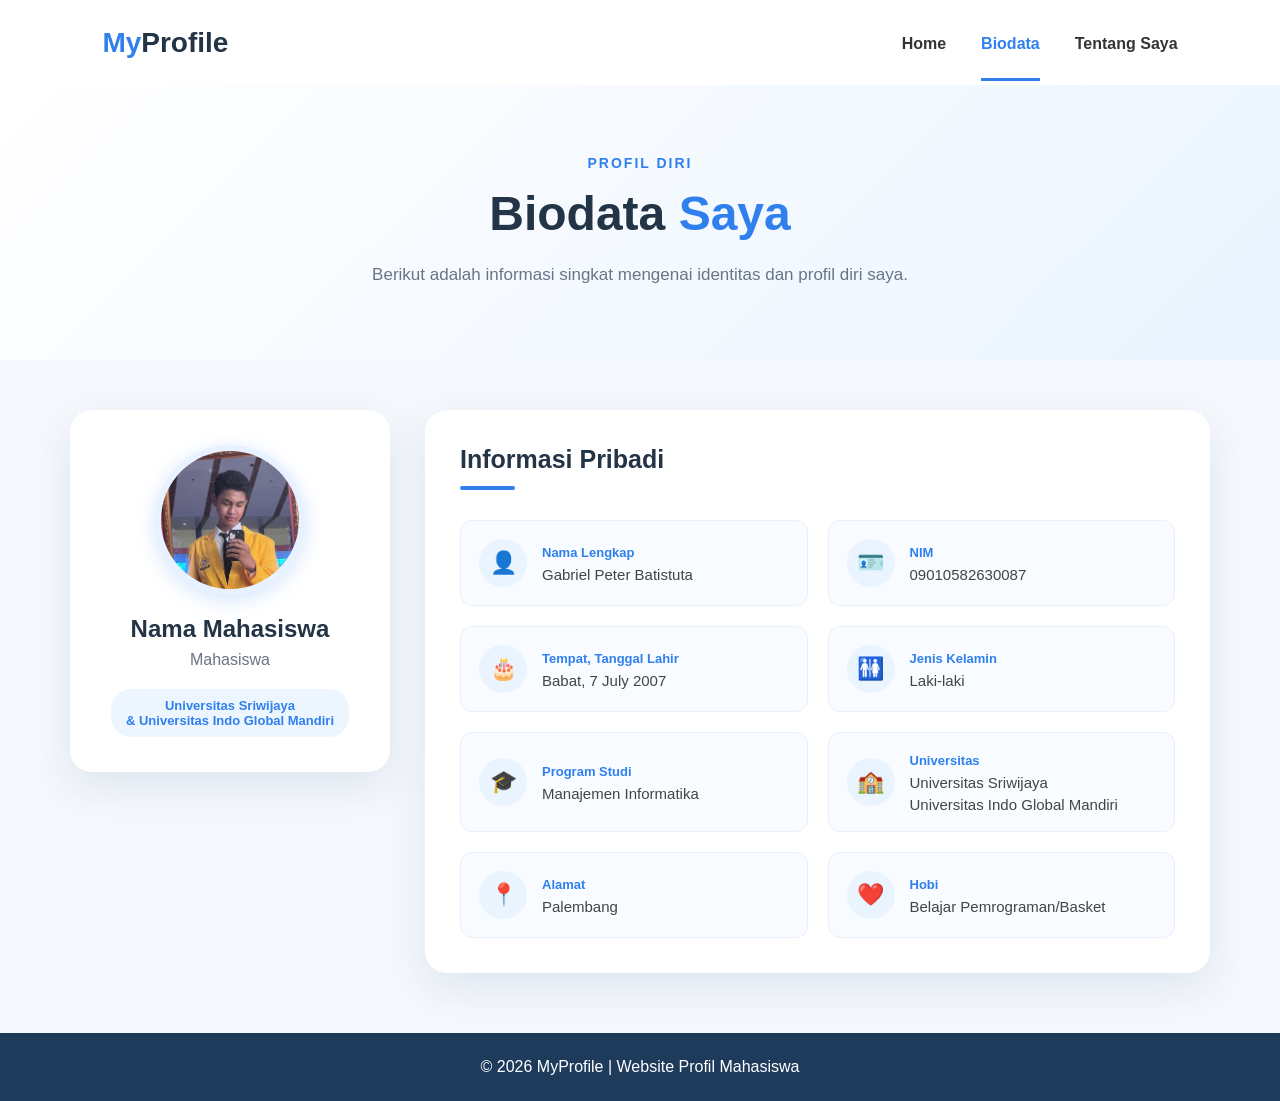
==== biodata.html @ 7eca73e7 "Add files via upload" ====
<!DOCTYPE html>
<html lang="id">
<head>
    <meta charset="UTF-8">
    <meta name="viewport" content="width=device-width, initial-scale=1.0">

    <title>Biodata | MyProfile</title>

    <link rel="stylesheet" href="biodata.css">
</head>

<body>

    <header>
        <h2 class="logo">
            <span>My</span>Profile
        </h2>

        <nav>
            <a href="index.html">Home</a>
            <a href="biodata.html" class="aktif">Biodata</a>
            <a href="tentang.html">Tentang Saya</a>
        </nav>
    </header>


    <main>

        <section class="hero-biodata">

            <div class="judul">

                <p class="subjudul">
                    PROFIL DIRI
                </p>

                <h1>
                    Biodata
                    <span>Saya</span>
                </h1>

                <p class="deskripsi">
                    Berikut adalah informasi singkat mengenai
                    identitas dan profil diri saya.
                </p>

            </div>

        </section>


        <section class="biodata-section">

            <div class="profile-card">

                <div class="foto-profile">
                    <img src="Images/profil.jpeg" alt="Foto Profil">
                </div>

                <h2>Nama Mahasiswa</h2>

                <p>Mahasiswa</p>

                <div class="status">
                    Universitas Sriwijaya<br> &
                    Universitas Indo Global Mandiri
                </div>

            </div>


            <div class="biodata-card">

                <h2>Informasi Pribadi</h2>

                <div class="garis"></div>


                <div class="data">

                    <div class="data-item">

                        <div class="data-icon">
                            👤
                        </div>

                        <div class="data-text">
                            <span>Nama Lengkap</span>
                            <p>Gabriel Peter Batistuta</p>
                        </div>

                    </div>


                    <div class="data-item">

                        <div class="data-icon">
                            🪪
                        </div>

                        <div class="data-text">
                            <span>NIM</span>
                            <p>09010582630087</p>
                        </div>

                    </div>


                    <div class="data-item">

                        <div class="data-icon">
                            🎂
                        </div>

                        <div class="data-text">
                            <span>Tempat, Tanggal Lahir</span>
                            <p>Babat, 7 July 2007</p>
                        </div>

                    </div>


                    <div class="data-item">

                        <div class="data-icon">
                            🚻
                        </div>

                        <div class="data-text">
                            <span>Jenis Kelamin</span>
                            <p>Laki-laki </p>
                        </div>

                    </div>


                    <div class="data-item">

                        <div class="data-icon">
                            🎓
                        </div>

                        <div class="data-text">
                            <span>Program Studi</span>
                            <p>Manajemen Informatika</p>
                        </div>

                    </div>


                    <div class="data-item">

                        <div class="data-icon">
                            🏫
                        </div>

                        <div class="data-text">
                            <span>Universitas</span>
                            <p>Universitas Sriwijaya</p>
                            <p>Universitas Indo Global Mandiri</p>
                        </div>

                    </div>


                    <div class="data-item">

                        <div class="data-icon">
                            📍
                        </div>

                        <div class="data-text">
                            <span>Alamat</span>
                            <p>Palembang</p>
                        </div>

                    </div>


                    <div class="data-item">

                        <div class="data-icon">
                            ❤️
                        </div>

                        <div class="data-text">
                            <span>Hobi</span>
                            <p>Belajar Pemrograman/Basket</p>
                        </div>

                    </div>

                </div>

            </div>

        </section>

    </main>


    <footer>
        <p>
            &copy; 2026 MyProfile | Website Profil Mahasiswa
        </p>
    </footer>

</body>
</html>
---- biodata.css ----
* {
    margin: 0;
    padding: 0;
    box-sizing: border-box;
}

body {
    font-family: Arial, sans-serif;

    background-color: #f5f8fc;

    color: #243447;
}


/* ================= HEADER ================= */

header {
    height: 85px;

    background-color: white;

    display: flex;

    justify-content: space-between;

    align-items: center;

    padding: 0 8%;

    box-shadow: 0 2px 10px rgba(0, 0, 0, 0.05);
}

.logo {
    font-size: 28px;

    font-weight: bold;

    color: #243447;
}

.logo span {
    color: #2f80ed;
}

nav {
    display: flex;

    gap: 35px;
}

nav a {
    color: #333;

    text-decoration: none;

    font-size: 16px;

    font-weight: bold;

    padding: 30px 0 25px;

    transition: 0.3s;
}

nav a:hover {
    color: #2f80ed;
}

nav .aktif {
    color: #2f80ed;

    border-bottom: 3px solid #2f80ed;
}


/* ================= HERO BIODATA ================= */

.hero-biodata {
    padding: 70px 10%;

    text-align: center;

    background:
        linear-gradient(
            135deg,
            #ffffff,
            #eaf4ff
        );
}

.judul {
    max-width: 700px;

    margin: auto;
}

.subjudul {
    color: #2f80ed;

    font-size: 14px;

    font-weight: bold;

    letter-spacing: 2px;

    margin-bottom: 15px;
}

.judul h1 {
    font-size: 48px;

    color: #243447;

    margin-bottom: 20px;
}

.judul h1 span {
    color: #2f80ed;
}

.deskripsi {
    color: #697586;

    font-size: 17px;

    line-height: 1.7;
}


/* ================= BIODATA SECTION ================= */

.biodata-section {
    max-width: 1200px;

    margin: 50px auto;

    padding: 0 30px;

    display: grid;

    grid-template-columns: 320px 1fr;

    gap: 35px;

    align-items: start;
}


/* ================= PROFILE CARD ================= */

.profile-card {
    background-color: white;

    border-radius: 22px;

    padding: 35px 25px;

    text-align: center;

    box-shadow:
        0 15px 40px rgba(65, 105, 150, 0.12);

    transition: 0.3s;
}

.profile-card:hover {
    transform: translateY(-5px);
}


/* ================= FOTO ================= */

.foto-profile {
    width: 150px;

    height: 150px;

    margin: 0 auto 20px;

    padding: 6px;

    background-color: #e7f1ff;

    border-radius: 50%;

    overflow: hidden;

    box-shadow:
        0 5px 20px rgba(47, 128, 237, 0.2);
}

.foto-profile img {
    width: 100%;

    height: 100%;

    display: block;

    object-fit: cover;

    object-position: center;

    border-radius: 50%;
}

.profile-card h2 {
    color: #243447;

    font-size: 24px;

    margin-bottom: 8px;
}

.profile-card p {
    color: #697586;

    margin-bottom: 20px;
}

.status {
    display: inline-block;

    background-color: #edf5ff;

    color: #2f80ed;

    padding: 9px 15px;

    border-radius: 20px;

    font-size: 13px;

    font-weight: bold;
}


/* ================= BIODATA CARD ================= */

.biodata-card {
    background-color: white;

    border-radius: 22px;

    padding: 35px;

    box-shadow:
        0 15px 40px rgba(65, 105, 150, 0.12);
}

.biodata-card h2 {
    color: #243447;

    font-size: 25px;
}

.garis {
    width: 55px;

    height: 4px;

    background-color: #2f80ed;

    border-radius: 20px;

    margin: 12px 0 30px;
}


/* ================= DATA ================= */

.data {
    display: grid;

    grid-template-columns:
        repeat(2, 1fr);

    gap: 20px;
}

.data-item {
    background-color: #f8fbff;

    border: 1px solid #e8f0f8;

    border-radius: 12px;

    padding: 18px;

    display: flex;

    align-items: center;

    gap: 15px;

    transition: 0.3s;
}

.data-item:hover {
    border-color: #bcdcff;

    transform: translateY(-3px);

    box-shadow:
        0 7px 18px rgba(47, 128, 237, 0.08);
}

.data-icon {
    min-width: 48px;

    height: 48px;

    display: flex;

    justify-content: center;

    align-items: center;

    background-color: #eaf4ff;

    border-radius: 50%;

    font-size: 22px;
}

.data-text span {
    color: #2f80ed;

    font-size: 13px;

    font-weight: bold;
}

.data-text p {
    color: #444;

    font-size: 15px;

    margin-top: 5px;
}


/* ================= FOOTER ================= */

footer {
    background-color: #1f3b5c;

    color: white;

    text-align: center;

    padding: 25px;

    margin-top: 60px;
}


/* ================= RESPONSIVE ================= */

@media (max-width: 900px) {

    header {
        height: auto;

        flex-direction: column;

        padding: 20px;
    }

    nav {
        margin-top: 15px;
    }

    nav a {
        padding: 10px 0;
    }


    .judul h1 {
        font-size: 40px;
    }


    .biodata-section {
        grid-template-columns: 1fr;
    }

    .profile-card {
        max-width: 400px;

        width: 100%;

        margin: auto;
    }

    .data {
        grid-template-columns: 1fr;
    }
}


@media (max-width: 500px) {

    nav {
        gap: 15px;
    }

    nav a {
        font-size: 14px;
    }


    .hero-biodata {
        padding: 50px 20px;
    }

    .judul h1 {
        font-size: 34px;
    }


    .biodata-section {
        padding: 0 20px;
    }

    .biodata-card {
        padding: 25px 20px;
    }
}
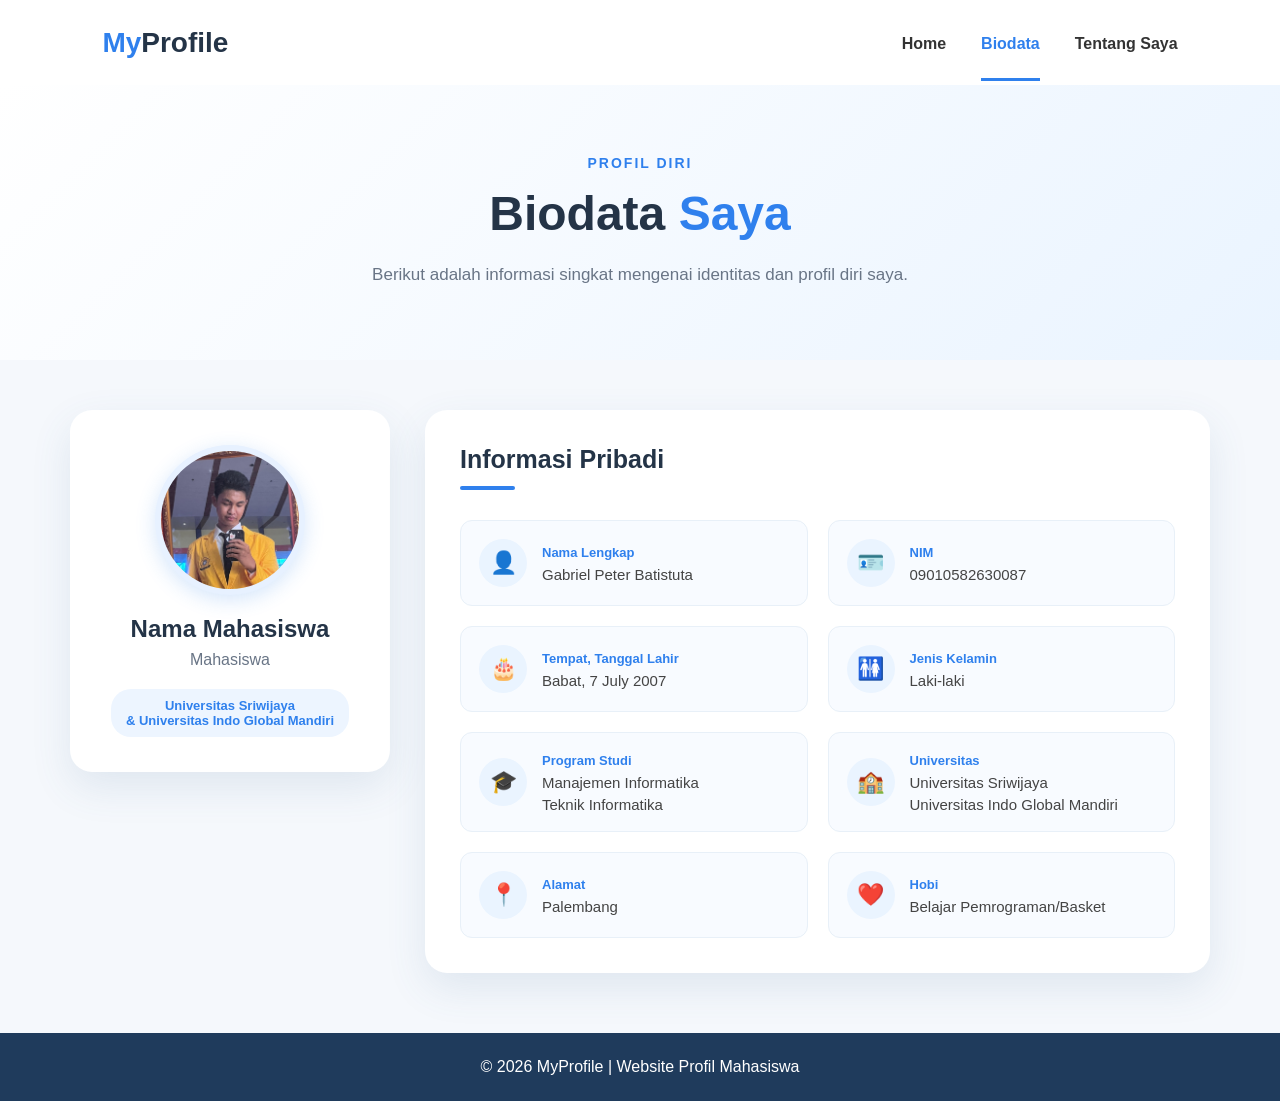
==== commit b5a07005: "Add files via upload" ====
--- a/biodata.html
+++ b/biodata.html
@@ -143,6 +143,7 @@
                         <div class="data-text">
                             <span>Program Studi</span>
                             <p>Manajemen Informatika</p>
+                            <p>Teknik Informatika</p>
                         </div>
 
                     </div>
--- a/biodata.css
+++ b/biodata.css
@@ -426,4 +426,114 @@
     .biodata-card {
         padding: 25px 20px;
     }
+}
+
+/* Mobile */
+
+@media (max-width: 900px) {
+
+    header {
+        height: auto;
+        flex-direction: column;
+        padding: 20px;
+        gap: 15px;
+    }
+
+    nav {
+        gap: 20px;
+        flex-wrap: wrap;
+        justify-content: center;
+    }
+
+    nav a {
+        padding: 10px 0;
+        font-size: 15px;
+    }
+
+    .hero-biodata {
+        padding: 55px 25px;
+    }
+
+    .judul h1 {
+        font-size: 40px;
+    }
+
+    .biodata-section {
+        grid-template-columns: 1fr;
+        padding: 0 25px;
+    }
+
+    .profile-card {
+        width: 100%;
+        max-width: 400px;
+        margin: auto;
+    }
+
+    .data {
+        grid-template-columns: 1fr;
+    }
+}
+
+@media (max-width: 500px) {
+
+    header {
+        padding: 18px 15px;
+    }
+
+    .logo {
+        font-size: 24px;
+    }
+
+    nav {
+        gap: 14px;
+    }
+
+    nav a {
+        font-size: 13px;
+    }
+
+    .hero-biodata {
+        padding: 45px 18px;
+    }
+
+    .judul h1 {
+        font-size: 34px;
+    }
+
+    .deskripsi {
+        font-size: 15px;
+    }
+
+    .biodata-section {
+        padding: 0 18px;
+        margin: 35px auto;
+    }
+
+    .profile-card {
+        padding: 30px 20px;
+    }
+
+    .foto-profile {
+        width: 130px;
+        height: 130px;
+    }
+
+    .biodata-card {
+        padding: 25px 18px;
+    }
+
+    .data-item {
+        padding: 15px;
+    }
+
+    .data-icon {
+        min-width: 42px;
+        height: 42px;
+        font-size: 19px;
+    }
+
+    footer {
+        font-size: 13px;
+        padding: 20px 15px;
+    }
 }
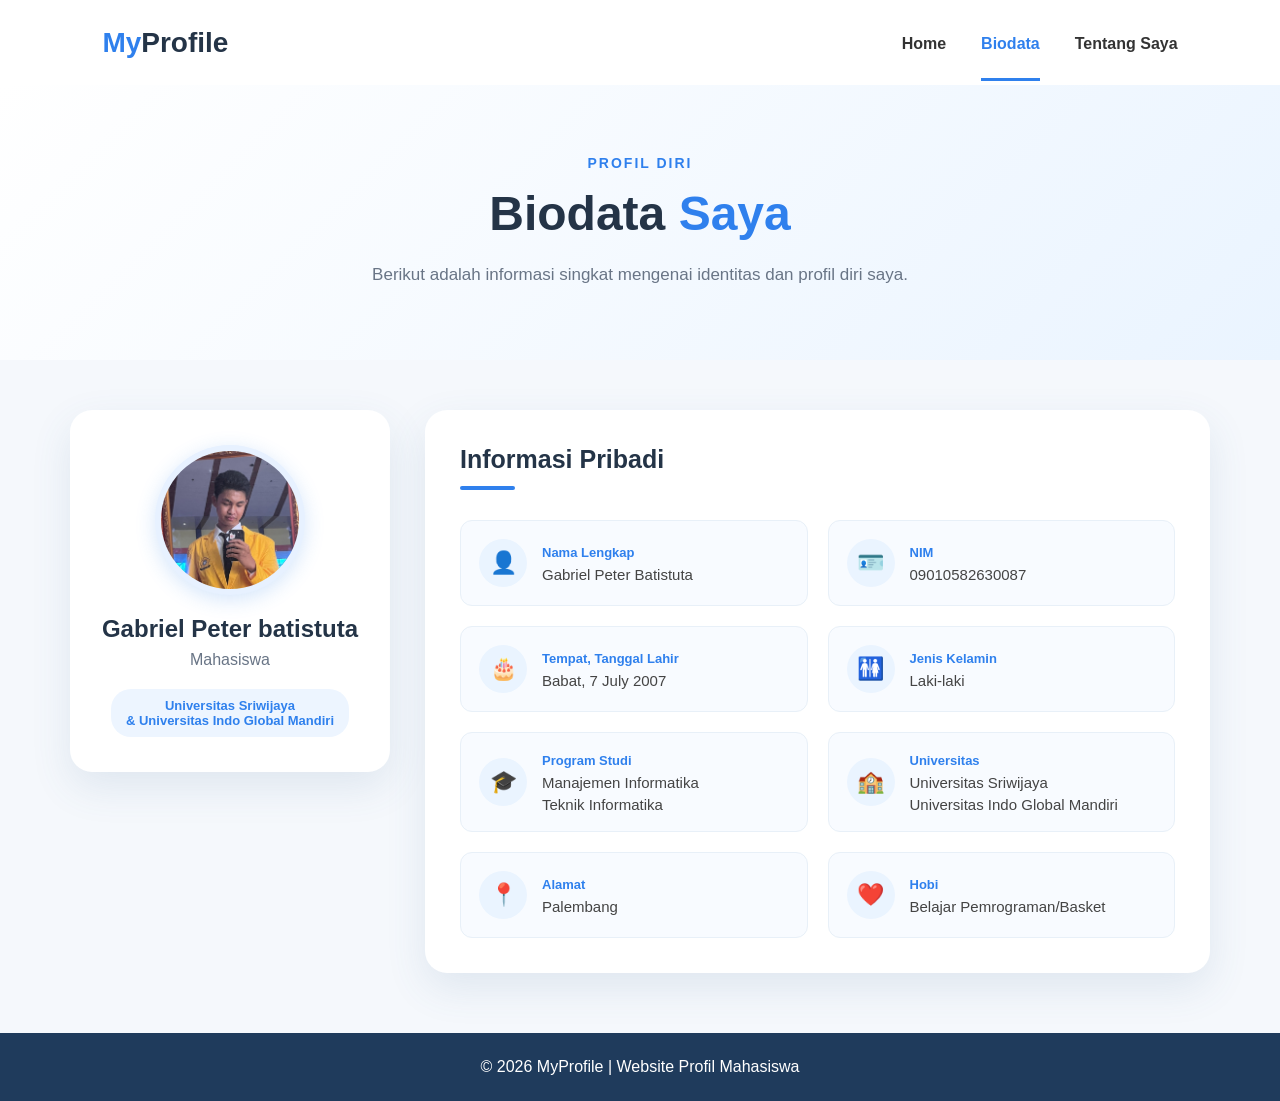
==== commit 6c2998eb: "Add files via upload" ====
--- a/biodata.html
+++ b/biodata.html
@@ -57,7 +57,7 @@
                     <img src="Images/profil.jpeg" alt="Foto Profil">
                 </div>
 
-                <h2>Nama Mahasiswa</h2>
+                <h2>Gabriel Peter batistuta</h2>
 
                 <p>Mahasiswa</p>
 
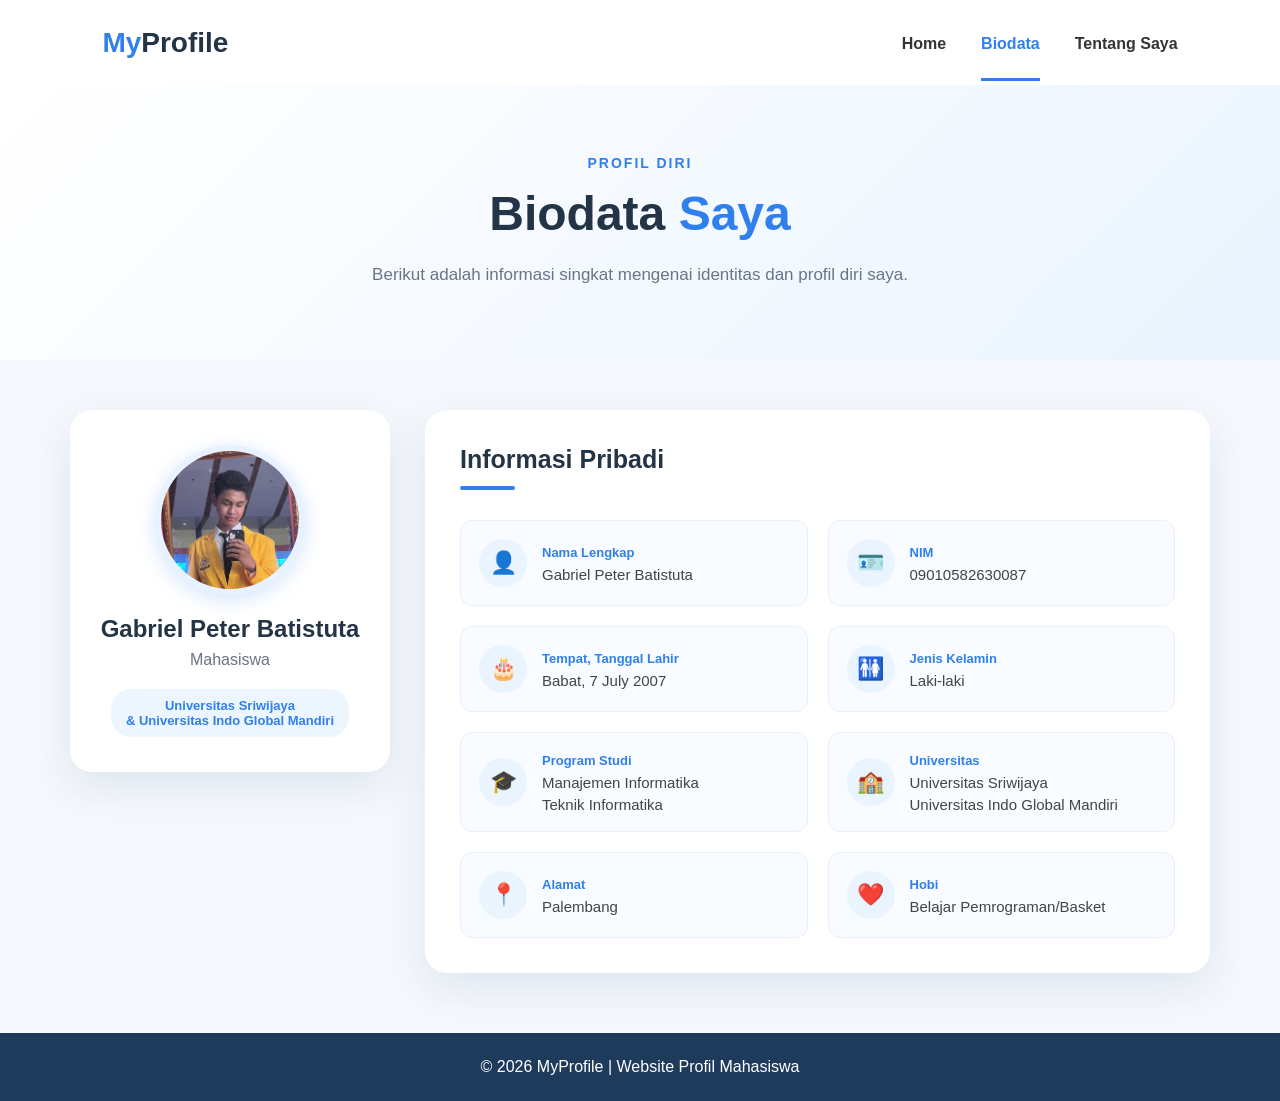
==== commit 34bdd4af: "Update biodata.html" ====
--- a/biodata.html
+++ b/biodata.html
@@ -57,7 +57,7 @@
                     <img src="Images/profil.jpeg" alt="Foto Profil">
                 </div>
 
-                <h2>Gabriel Peter batistuta</h2>
+                <h2>Gabriel Peter Batistuta</h2>
 
                 <p>Mahasiswa</p>
 
